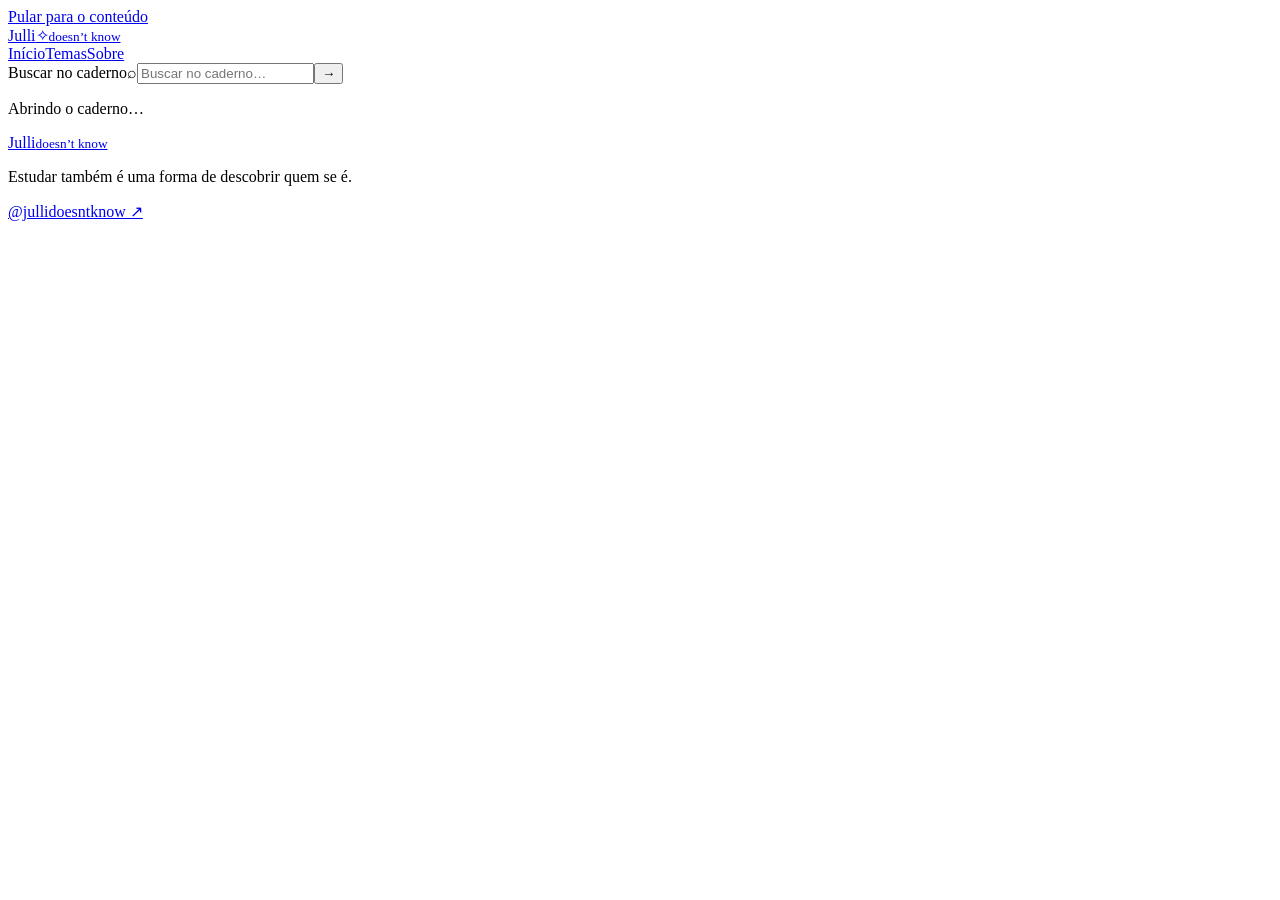
==== index.html @ 8660401c "Add files via upload" ====
<!doctype html>
<html lang="pt-BR">
<head>
  <meta charset="UTF-8"><meta name="viewport" content="width=device-width,initial-scale=1">
  <meta name="theme-color" content="#70263c">
  <meta name="description" content="O caderno de estudos do Julli doesn’t know. Neurociência, filosofia, história e tecnologia, uma descoberta de cada vez.">
  <title>Julli doesn’t know · Caderno de estudos</title>
  <link rel="icon" href="assets/favicon.svg" type="image/svg+xml">
  <link rel="stylesheet" href="assets/styles.css">
  <script type="module" src="assets/app.js"></script>
</head>
<body>
  <a class="skip" href="#main">Pular para o conteúdo</a>
  <header class="header"><div class="header-inner">
    <a href="#/" class="brand" aria-label="Julli doesn’t know — início"><span>Julli<span class="brand-star">✧</span></span><small>doesn’t know</small></a>
    <nav aria-label="Navegação principal"><a href="#/" data-nav="home">Início</a><a href="#/temas" data-nav="themes">Temas</a><a href="#/sobre" data-nav="about">Sobre</a></nav>
    <form class="search" role="search"><label class="sr-only" for="search">Buscar no caderno</label><span aria-hidden="true">⌕</span><input id="search" type="search" placeholder="Buscar no caderno…" maxlength="120"><button type="submit" aria-label="Buscar">→</button></form>
  </div></header>
  <main id="main" class="shell" tabindex="-1"><p class="loading" role="status">Abrindo o caderno…</p></main>
  <footer class="footer"><div class="shell footer-inner"><a href="#/" class="brand"><span>Julli</span><small>doesn’t know</small></a><p>Estudar também é uma forma de descobrir quem se é.</p><a href="https://www.instagram.com/jullidoesntknow/" target="_blank" rel="noopener noreferrer">@jullidoesntknow ↗</a></div></footer>
  <dialog id="image-dialog" aria-label="Imagem ampliada"><button class="close-image" aria-label="Fechar imagem">Fechar ×</button><img alt=""><p></p></dialog>
  <noscript><p>Ative o JavaScript para navegar pelo caderno. Os arquivos de estudo também estão disponíveis na pasta conteudos do repositório.</p></noscript>
</body>
</html>
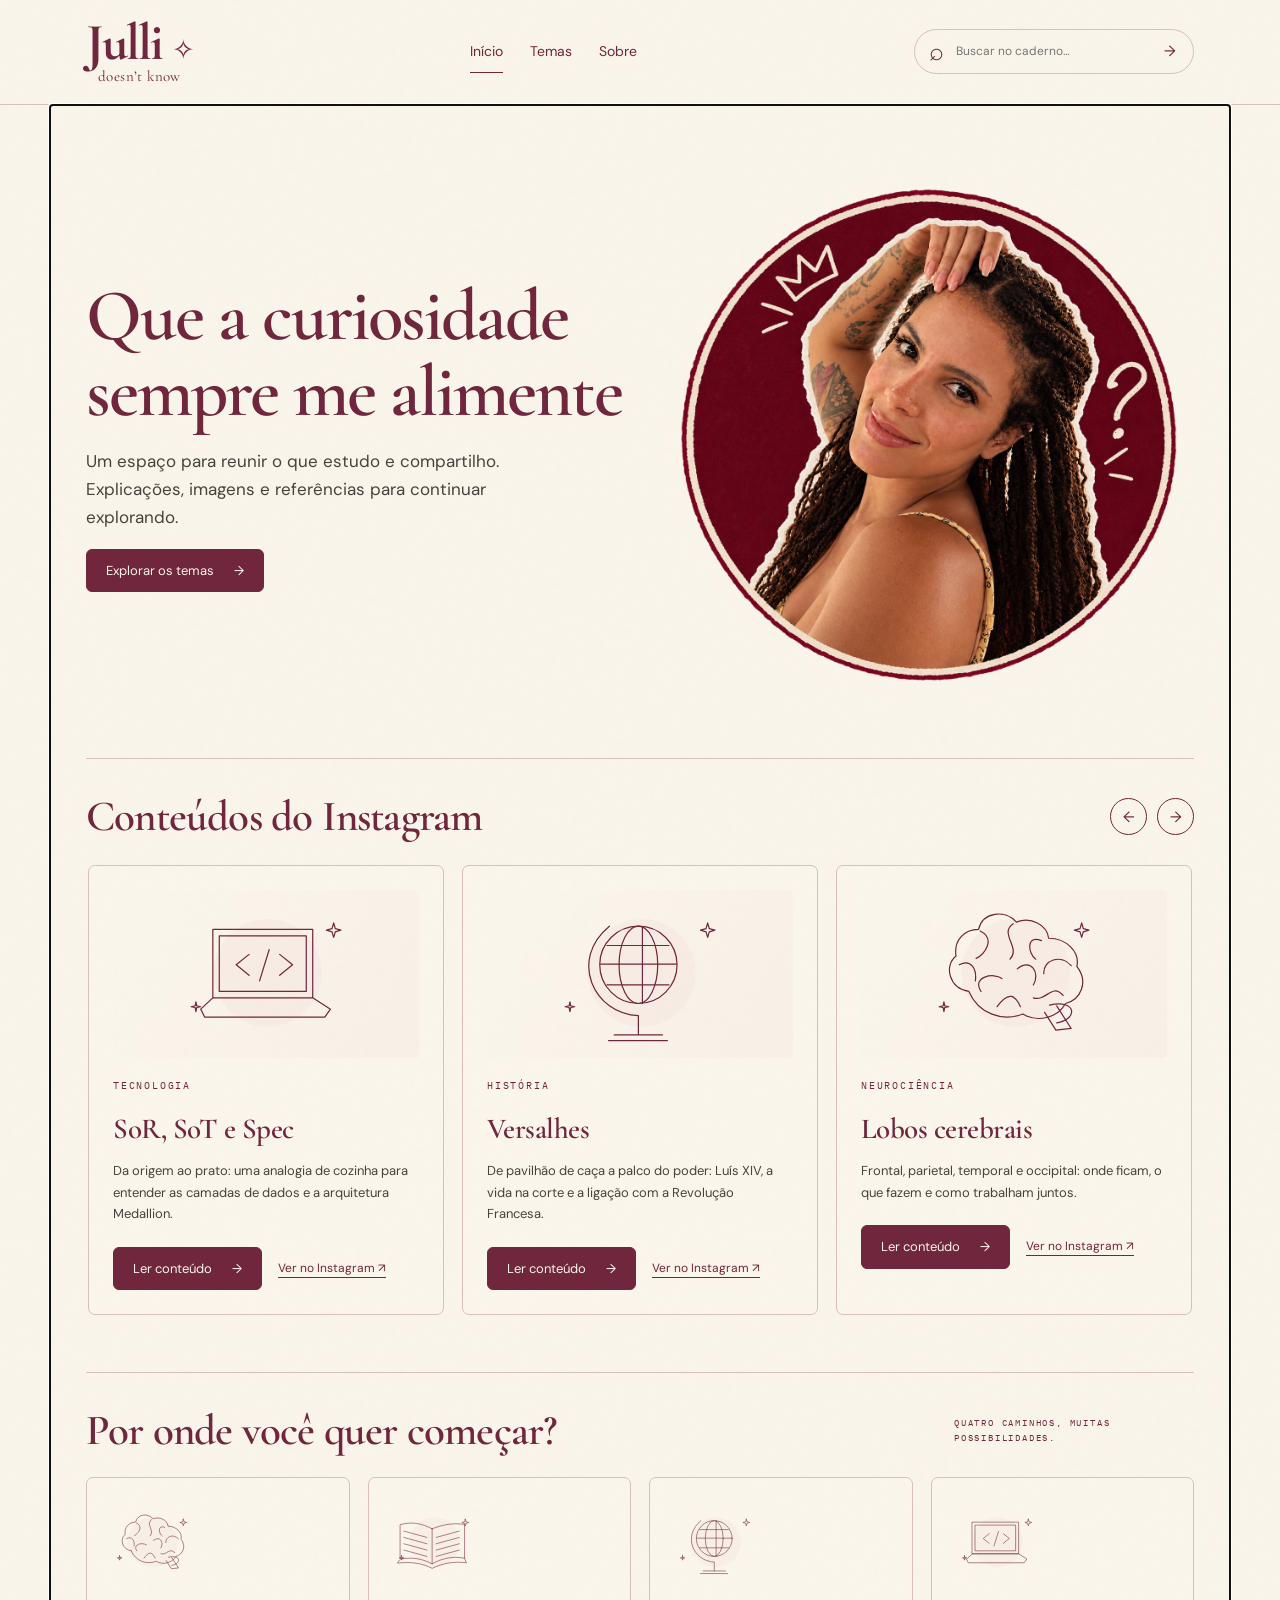
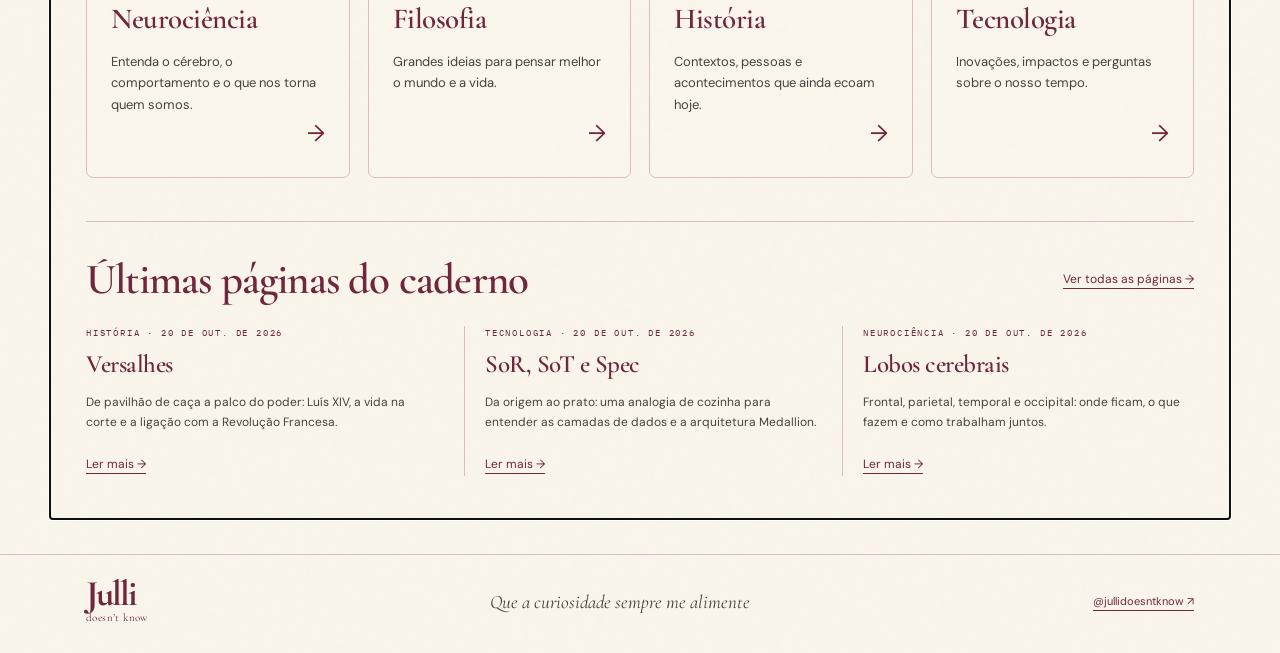
==== commit da785b31: "Initial" ====
--- a/index.html
+++ b/index.html
@@ -4,7 +4,7 @@
   <meta charset="UTF-8"><meta name="viewport" content="width=device-width,initial-scale=1">
   <meta name="theme-color" content="#70263c">
   <meta name="description" content="O caderno de estudos do Julli doesn’t know. Neurociência, filosofia, história e tecnologia, uma descoberta de cada vez.">
-  <title>Julli doesn’t know · Caderno de estudos</title>
+  <title>Julli doesn’t know</title>
   <link rel="icon" href="assets/favicon.svg" type="image/svg+xml">
   <link rel="stylesheet" href="assets/styles.css">
   <script type="module" src="assets/app.js"></script>
@@ -17,7 +17,7 @@
     <form class="search" role="search"><label class="sr-only" for="search">Buscar no caderno</label><span aria-hidden="true">⌕</span><input id="search" type="search" placeholder="Buscar no caderno…" maxlength="120"><button type="submit" aria-label="Buscar">→</button></form>
   </div></header>
   <main id="main" class="shell" tabindex="-1"><p class="loading" role="status">Abrindo o caderno…</p></main>
-  <footer class="footer"><div class="shell footer-inner"><a href="#/" class="brand"><span>Julli</span><small>doesn’t know</small></a><p>Estudar também é uma forma de descobrir quem se é.</p><a href="https://www.instagram.com/jullidoesntknow/" target="_blank" rel="noopener noreferrer">@jullidoesntknow ↗</a></div></footer>
+  <footer class="footer"><div class="shell footer-inner"><a href="#/" class="brand"><span>Julli</span><small>doesn’t know</small></a><p>Que a curiosidade sempre me alimente</p><a href="https://www.instagram.com/jullidoesntknow/" target="_blank" rel="noopener noreferrer">@jullidoesntknow ↗</a></div></footer>
   <dialog id="image-dialog" aria-label="Imagem ampliada"><button class="close-image" aria-label="Fechar imagem">Fechar ×</button><img alt=""><p></p></dialog>
   <noscript><p>Ative o JavaScript para navegar pelo caderno. Os arquivos de estudo também estão disponíveis na pasta conteudos do repositório.</p></noscript>
 </body>
--- a/assets/styles.css
+++ b/assets/styles.css
@@ -0,0 +1,7 @@
+@import url('https://fonts.googleapis.com/css2?family=Cormorant+Garamond:wght@400;500;600;700&family=DM+Sans:wght@400;500;600&family=IBM+Plex+Mono:wght@400&display=swap');
+:root{--paper:#faf5eb;--ink:#70263c;--text:#49413e;--muted:#81736f;--line:#d9beb9;--rose:#f0dfd9;--serif:'Cormorant Garamond',Georgia,serif;--sans:'DM Sans',Arial,sans-serif;--mono:'IBM Plex Mono',monospace}
+*{box-sizing:border-box}html{scroll-behavior:smooth;scroll-padding-top:30px}body{margin:0;background:var(--paper);color:var(--text);font-family:var(--sans);font-size:15px;line-height:1.65;background-image:url("data:image/svg+xml,%3Csvg viewBox='0 0 180 180' xmlns='http://www.w3.org/2000/svg'%3E%3Cfilter id='n'%3E%3CfeTurbulence type='fractalNoise' baseFrequency='.85' numOctaves='3' stitchTiles='stitch'/%3E%3C/filter%3E%3Crect width='100%25' height='100%25' opacity='.025' filter='url(%23n)'/%3E%3C/svg%3E")}
+a{color:var(--ink);text-underline-offset:5px}button,input{font:inherit}button,a,input{touch-action:manipulation}button{cursor:pointer}a:focus-visible,button:focus-visible,input:focus-visible,summary:focus-visible{outline:3px solid var(--ink);outline-offset:5px}h1,h2,h3{font-family:var(--serif);color:var(--ink);font-weight:600;line-height:1.05;margin:0 0 16px}h1{font-size:clamp(46px,5.7vw,78px);letter-spacing:-2px}h2{font-size:clamp(30px,3.5vw,43px);letter-spacing:-.8px}h3{font-size:29px;letter-spacing:-.5px}p{margin:0 0 18px}img{max-width:100%;height:auto;display:block}svg{max-width:100%}.shell{max-width:1180px;margin:auto;padding:0 36px}.header{border-bottom:1px solid var(--line)}.header-inner{max-width:1180px;margin:auto;padding:22px 36px;display:flex;align-items:center;gap:55px}.brand{text-decoration:none;color:var(--ink);display:inline-flex;flex-direction:column;line-height:.8;flex-shrink:0}.brand>span{font-family:var(--serif);font-size:52px;font-weight:700;letter-spacing:-2px}.brand small{font-family:var(--serif);font-size:15px;letter-spacing:.4px;margin-top:6px;text-align:center}.brand-star{font-size:27px;margin-left:10px;font-weight:400}.header nav{display:flex;gap:27px;margin:auto}.header nav a{text-decoration:none;font-size:14px;padding:9px 0}.header nav a.active{border-bottom:1px solid var(--ink)}.search{display:flex;gap:10px;align-items:center;border:1px solid var(--line);border-radius:30px;padding:6px 14px;width:280px}.search span{font-size:25px;color:var(--ink);line-height:1}.search input{min-width:0;width:100%;border:0;background:transparent;font-size:12px;color:var(--text);outline-offset:1px}.search button{background:none;border:0;color:var(--ink);padding:3px}.hero{display:grid;grid-template-columns:1.05fr 1fr;align-items:center;gap:20px;padding:65px 0 58px}.hero .intro{max-width:475px;font-size:17px}.eyebrow{font-family:var(--mono);font-size:10px;letter-spacing:1.8px;text-transform:uppercase;color:var(--ink);display:block;margin-bottom:19px}.hero-art img{mix-blend-mode:multiply;width:100%}.hero-art{position:relative}.handwritten{font-family:var(--serif);font-style:italic;font-size:21px;color:var(--ink);transform:rotate(-5deg);text-align:right;margin:16px 24px}.button{display:inline-flex;align-items:center;justify-content:center;gap:20px;border:1px solid var(--ink);border-radius:6px;padding:10px 19px;background:var(--ink);color:var(--paper);text-decoration:none;font-size:13px}.button.secondary{background:transparent;color:var(--ink)}.text-link{font-size:12px}.section{padding:35px 0 43px;border-top:1px solid var(--line)}.section-heading{display:flex;justify-content:space-between;gap:30px;align-items:center;margin-bottom:24px}.section-heading h2{margin:0}.section-heading .eyebrow{max-width:240px;font-size:9px;margin:0}.arrows{display:flex;gap:10px}.round{width:37px;height:37px;display:grid;place-items:center;border-radius:50%;border:1px solid var(--ink);background:transparent;color:var(--ink)}.carousel{display:flex;gap:18px;overflow-x:auto;scroll-snap-type:x mandatory;padding:2px 2px 14px;scrollbar-color:var(--line) transparent;scrollbar-width:thin}.carousel .card{flex:0 0 calc((100% - 36px)/3);scroll-snap-align:start}.card{border:1px solid var(--line);border-radius:7px;padding:24px;transition:border-color .2s,transform .2s;background:#fffaf51a}.card:hover{border-color:var(--ink)}.card-art{height:168px;display:flex;align-items:center;justify-content:center;margin-bottom:20px;overflow:hidden;background:linear-gradient(125deg,transparent,#f0dfd944);border-radius:4px}.card-art img{width:100%;height:100%;object-fit:contain}.card-art svg{height:145px;width:200px}.card p{font-size:13px;margin-bottom:22px}.card-links{display:flex;flex-wrap:wrap;align-items:center;gap:16px}.card h3 a{text-decoration:none}.grid{display:grid;gap:18px}.themes-grid{grid-template-columns:repeat(4,1fr)}.theme-card{display:flex;flex-direction:column;text-decoration:none;color:var(--text);min-height:240px}.theme-card svg{width:82px;height:82px;margin:0 0 20px}.theme-card h3{font-size:29px}.theme-card p{margin-bottom:auto}.theme-card .arrow{color:var(--ink);align-self:flex-end;font-size:23px}.latest-grid{grid-template-columns:repeat(3,1fr);gap:26px}.latest-item{border-left:1px solid var(--line);padding-left:20px}.latest-item:first-child{border-left:0;padding-left:0}.latest-item h3{font-size:25px}.latest-item h3 a{text-decoration:none}.latest-item p{font-size:12px}.latest-item .eyebrow{font-size:9px;margin-bottom:10px}.breadcrumb{display:flex;flex-wrap:wrap;gap:10px;font-size:11px;padding-top:25px;color:var(--muted)}.breadcrumb a{text-decoration:none}.page-hero{padding:52px 0 45px;display:grid;grid-template-columns:1.6fr .6fr;gap:45px;align-items:center}.page-hero p{font-family:var(--serif);font-size:27px;color:var(--ink);max-width:730px;line-height:1.3}.page-hero svg{width:220px;height:180px;justify-self:center}.two-grid{grid-template-columns:repeat(2,1fr)}.sub-card{display:flex;align-items:center;justify-content:space-between;gap:20px;text-decoration:none;color:var(--text)}.sub-card svg{width:95px;flex-shrink:0}.sub-card p{margin-bottom:14px}.count{font-size:11px;color:var(--muted)}.path-grid{grid-template-columns:repeat(3,1fr);gap:35px}.path-item{text-decoration:none;color:var(--text)}.path-item .number{background:var(--rose);width:39px;height:39px;border-radius:50%;display:grid;place-items:center;color:var(--ink);font-family:var(--serif);font-size:25px;margin-bottom:14px}.path-item h3{font-size:29px}.path-item p{font-size:13px}.pills{display:flex;gap:10px;flex-wrap:wrap;margin:24px 0}.pill{border:1px solid var(--line);color:var(--ink);background:transparent;border-radius:22px;padding:6px 18px;font-size:12px}.pill[aria-pressed=true]{background:var(--ink);color:var(--paper);border-color:var(--ink)}.article-row{display:grid;grid-template-columns:105px 1fr auto;gap:25px;align-items:center;padding:22px 0;border-bottom:1px solid var(--line)}.article-row svg{height:90px;width:100px}.article-row h3{font-size:29px;margin-bottom:8px}.article-row h3 a{text-decoration:none}.article-row p{font-size:13px;margin-bottom:5px}.article-row .eyebrow{font-size:9px;margin-bottom:9px}.note{border:1px solid var(--line);background:#f0dfd940;padding:22px 28px;border-radius:6px;margin-bottom:36px}.note h3{font-size:24px}.note p{margin:0;font-size:14px}.article-top{padding:44px 0 30px}.article-top h1{font-size:65px}.article-top .eyebrow{display:inline-block;background:var(--rose);padding:4px 10px;margin-bottom:20px}.article-layout{display:grid;grid-template-columns:200px minmax(0,1fr);gap:50px;margin-bottom:60px}.toc{align-self:start;position:sticky;top:25px;padding:20px 25px 20px 0;border-right:1px solid var(--line);font-size:12px}.toc summary{font-family:var(--serif);font-size:24px;color:var(--ink);margin-bottom:15px;cursor:pointer}.toc a{display:block;text-decoration:none;padding:7px 8px}.toc a:hover{background:var(--rose)}.prose{font-size:16px;line-height:1.8;min-width:0}.prose h2{font-size:36px;border-top:1px solid var(--line);padding-top:28px;margin-top:32px;scroll-margin-top:25px}.prose h3{font-size:29px;margin-top:25px}.prose p{margin-bottom:20px}.prose ul,.prose ol{padding-left:24px}.prose li{margin:8px 0}.prose blockquote{margin:28px 0;border-left:3px solid var(--ink);padding:20px 26px;background:var(--rose);border-radius:0 5px 5px 0;font-size:15px}.prose blockquote p:last-child{margin:0}.prose figure{margin:30px 0;background:#f0dfd935;padding:15px;border-radius:6px}.prose figure img{margin:auto;max-height:460px;cursor:zoom-in}.prose figcaption{text-align:center;color:var(--muted);font-size:11px;margin-top:12px}.prose pre{overflow:auto;background:var(--rose);padding:20px;border-radius:5px;font-size:12px}.prose code{font-family:var(--mono);font-size:.88em;background:#f0dfd970;padding:2px 4px}.prose pre code{padding:0;background:none}.table-wrap{overflow:auto}.prose table{border-collapse:collapse;width:100%;font-size:14px}.prose td,.prose th{border:1px solid var(--line);padding:10px;text-align:left}.prose th{background:var(--rose)}.related{margin-top:35px}.related .card h3{font-size:26px}.next-link{display:block;text-align:right;padding:25px 0;border-top:1px solid var(--line);margin-top:30px;font-size:13px}.empty{padding:40px;border:1px dashed var(--line);border-radius:7px;text-align:center}.empty h2{font-size:31px}.empty p{max-width:550px;margin:0 auto 20px}.about{max-width:740px;padding:70px 0}.about p{font-size:17px}.footer{border-top:1px solid var(--line);margin-top:35px}.footer-inner{display:flex;align-items:center;justify-content:space-between;gap:25px;padding-top:25px;padding-bottom:30px}.footer .brand>span{font-size:36px}.footer .brand small{font-size:11px}.footer p{font-family:var(--serif);font-style:italic;font-size:19px;margin:0}.footer a:last-child{font-size:11px}.loading{padding:80px;text-align:center}.sr-only{position:absolute;width:1px;height:1px;overflow:hidden;clip:rect(0,0,0,0)}.skip{position:absolute;top:-60px;left:15px;z-index:10;background:var(--paper);padding:10px}.skip:focus{top:10px}dialog{max-width:95vw;width:950px;border:1px solid var(--line);border-radius:8px;background:var(--paper);padding:20px;color:var(--ink)}dialog::backdrop{background:#29191bd9}dialog img{max-height:75vh;margin:auto;object-fit:contain}dialog p{text-align:center;margin:15px 0 0;font-size:13px}.close-image{display:block;margin:0 0 18px auto;background:var(--ink);border:0;color:var(--paper);padding:8px 15px;border-radius:4px}.share-note{font-size:11px;color:var(--muted);margin-top:14px}.theme-card:hover,.path-item:hover{transform:translateY(-2px)}
+@media(max-width:900px){.header-inner{gap:24px}.search{width:220px}.shell{padding:0 24px}.themes-grid{grid-template-columns:repeat(2,1fr)}.hero{gap:0}.hero h1{font-size:58px}.carousel .card{flex-basis:calc((100% - 18px)/2)}.article-layout{grid-template-columns:155px minmax(0,1fr);gap:25px}.footer p{max-width:260px}.sub-card svg{width:70px}}
+@media(max-width:600px){.header-inner{padding:18px 20px;gap:15px;flex-wrap:wrap}.brand>span{font-size:43px}.header nav{margin-left:auto;margin-right:0;gap:20px}.search{width:100%;padding:8px 15px}.shell{padding:0 20px}.hero{grid-template-columns:1fr;padding:40px 0 30px}.hero h1{font-size:55px;max-width:370px}.hero .intro{font-size:15px}.hero-art{max-width:350px;margin:20px auto 0}.hero-art img{max-height:260px;object-fit:contain}.hero .handwritten{font-size:18px;margin-top:8px}.section{padding:28px 0 33px}.section-heading{align-items:flex-start;gap:15px}.section-heading .eyebrow{display:none}.carousel .card{flex-basis:88%;padding:20px}.card-art{height:165px}.themes-grid{gap:12px}.theme-card{padding:17px;min-height:215px}.theme-card h3{font-size:27px}.theme-card p{font-size:12px}.latest-grid,.two-grid{grid-template-columns:1fr}.latest-item{padding:20px 0 0;border-left:0;border-top:1px solid var(--line)}.latest-item:first-child{border-top:0}.page-hero{padding:35px 0;gap:14px;grid-template-columns:1fr}.page-hero h1{font-size:50px}.page-hero p{font-size:23px}.page-hero svg{display:none}.path-grid{gap:12px}.path-item h3{font-size:25px}.path-item p{font-size:11px}.article-row{grid-template-columns:70px 1fr;gap:15px}.article-row svg{width:70px;height:70px}.article-row>.text-link{grid-column:2}.article-row h3{font-size:26px}.article-top{padding-top:30px}.article-top h1{font-size:49px}.article-layout{grid-template-columns:1fr;gap:20px}.toc{position:static;border:1px solid var(--line);border-radius:6px;padding:15px 20px}.toc summary{margin:0}.toc[open] summary{margin-bottom:10px}.prose{font-size:15px}.prose h2{font-size:33px}.footer-inner{flex-wrap:wrap}.footer p{order:3;max-width:none;width:100%;font-size:17px}.breadcrumb{font-size:10px}.note{padding:20px}.card-links .button{font-size:12px;padding:8px 12px}}
+@media(prefers-reduced-motion:reduce){html{scroll-behavior:auto}*{transition:none!important;transform:none!important}}
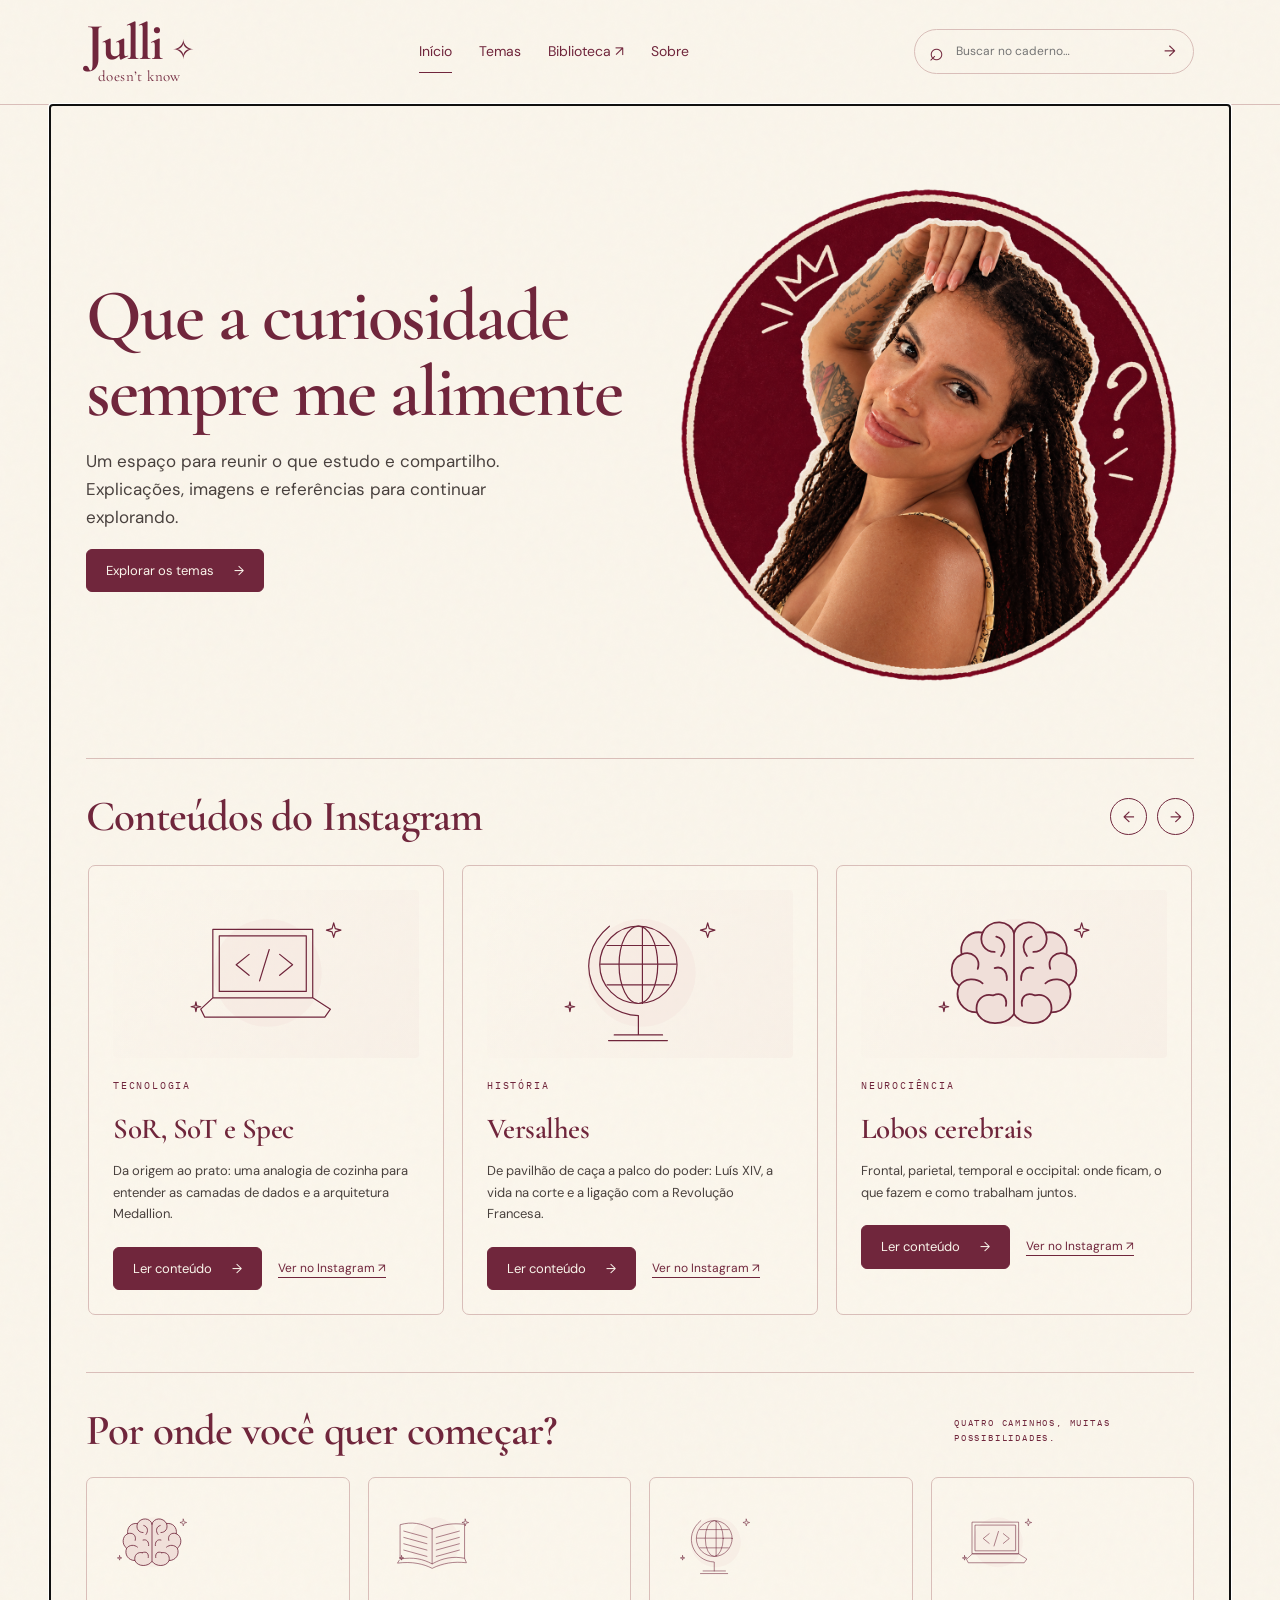
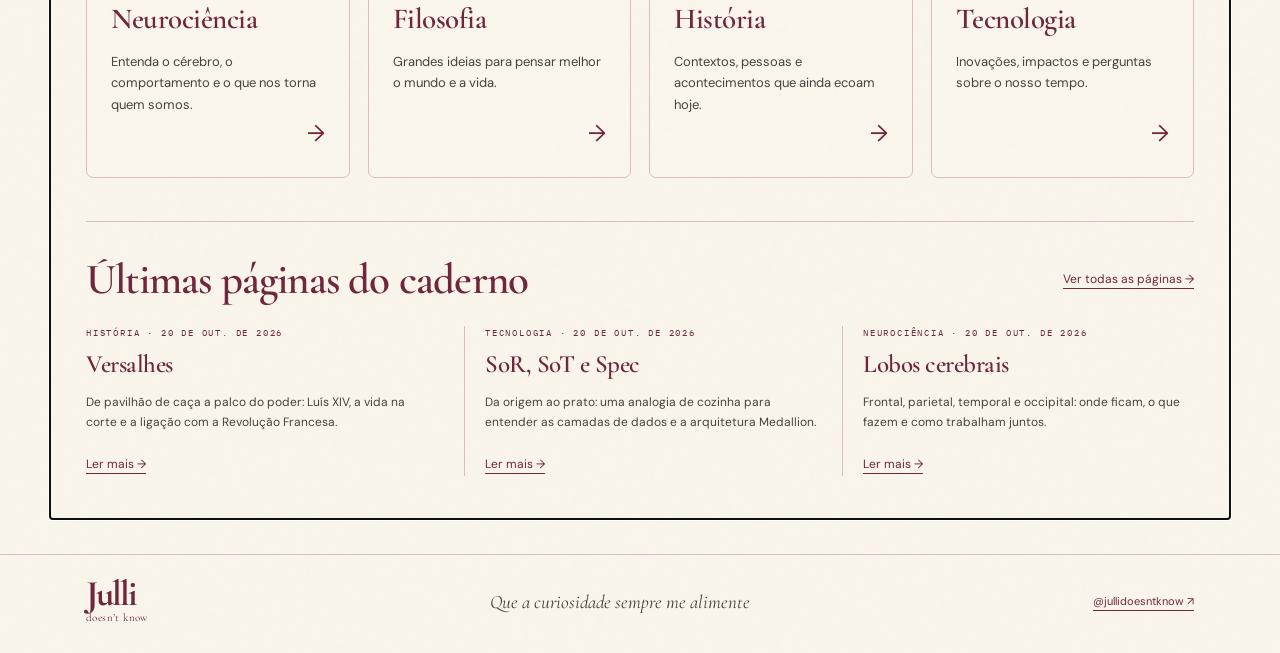
==== commit 33dcd766: "feat: add library navigation and illustrated home teaser" ====
--- a/index.html
+++ b/index.html
@@ -1,24 +1,71 @@
 <!doctype html>
 <html lang="pt-BR">
-<head>
-  <meta charset="UTF-8"><meta name="viewport" content="width=device-width,initial-scale=1">
-  <meta name="theme-color" content="#70263c">
-  <meta name="description" content="O caderno de estudos do Julli doesn’t know. Neurociência, filosofia, história e tecnologia, uma descoberta de cada vez.">
-  <title>Julli doesn’t know</title>
-  <link rel="icon" href="assets/favicon.svg" type="image/svg+xml">
-  <link rel="stylesheet" href="assets/styles.css">
-  <script type="module" src="assets/app.js"></script>
-</head>
-<body>
-  <a class="skip" href="#main">Pular para o conteúdo</a>
-  <header class="header"><div class="header-inner">
-    <a href="#/" class="brand" aria-label="Julli doesn’t know — início"><span>Julli<span class="brand-star">✧</span></span><small>doesn’t know</small></a>
-    <nav aria-label="Navegação principal"><a href="#/" data-nav="home">Início</a><a href="#/temas" data-nav="themes">Temas</a><a href="#/sobre" data-nav="about">Sobre</a></nav>
-    <form class="search" role="search"><label class="sr-only" for="search">Buscar no caderno</label><span aria-hidden="true">⌕</span><input id="search" type="search" placeholder="Buscar no caderno…" maxlength="120"><button type="submit" aria-label="Buscar">→</button></form>
-  </div></header>
-  <main id="main" class="shell" tabindex="-1"><p class="loading" role="status">Abrindo o caderno…</p></main>
-  <footer class="footer"><div class="shell footer-inner"><a href="#/" class="brand"><span>Julli</span><small>doesn’t know</small></a><p>Que a curiosidade sempre me alimente</p><a href="https://www.instagram.com/jullidoesntknow/" target="_blank" rel="noopener noreferrer">@jullidoesntknow ↗</a></div></footer>
-  <dialog id="image-dialog" aria-label="Imagem ampliada"><button class="close-image" aria-label="Fechar imagem">Fechar ×</button><img alt=""><p></p></dialog>
-  <noscript><p>Ative o JavaScript para navegar pelo caderno. Os arquivos de estudo também estão disponíveis na pasta conteudos do repositório.</p></noscript>
-</body>
+  <head>
+    <meta charset="UTF-8" />
+    <meta name="viewport" content="width=device-width,initial-scale=1" />
+    <meta name="theme-color" content="#70263c" />
+    <meta
+      name="description"
+      content="O caderno de estudos do Julli doesn’t know. Neurociência, filosofia, história e tecnologia, uma descoberta de cada vez."
+    />
+    <title>Julli doesn’t know</title>
+    <link rel="icon" href="assets/favicon.svg" type="image/svg+xml" />
+    <link rel="stylesheet" href="assets/styles.css" />
+    <script type="module" src="assets/app.js"></script>
+  </head>
+  <body>
+    <a class="skip" href="#main">Pular para o conteúdo</a>
+    <header class="header">
+      <div class="header-inner">
+        <a href="#/" class="brand" aria-label="Julli doesn’t know — início"
+          ><span>Julli<span class="brand-star">✧</span></span
+          ><small>doesn’t know</small></a
+        >
+        <nav aria-label="Navegação principal">
+          <a href="#/" data-nav="home">Início</a
+          ><a href="#/temas" data-nav="themes">Temas</a
+          ><a href="https://julliananunes.github.io/julli-library/" target="_blank" rel="noopener noreferrer" aria-label="Biblioteca — abre em nova aba">Biblioteca ↗</a
+          ><a href="#/sobre" data-nav="about">Sobre</a>
+        </nav>
+        <form class="search" role="search">
+          <label class="sr-only" for="search">Buscar no caderno</label
+          ><span aria-hidden="true">⌕</span
+          ><input
+            id="search"
+            type="search"
+            placeholder="Buscar no caderno…"
+            maxlength="120"
+          /><button type="submit" aria-label="Buscar">→</button>
+        </form>
+      </div>
+    </header>
+    <main id="main" class="shell" tabindex="-1">
+      <p class="loading" role="status">Abrindo o caderno…</p>
+    </main>
+    <footer class="footer">
+      <div class="shell footer-inner">
+        <a href="#/" class="brand"
+          ><span>Julli</span><small>doesn’t know</small></a
+        >
+        <p>Que a curiosidade sempre me alimente</p>
+        <a
+          href="https://www.instagram.com/jullidoesntknow/"
+          target="_blank"
+          rel="noopener noreferrer"
+          >@jullidoesntknow ↗</a
+        >
+      </div>
+    </footer>
+    <dialog id="image-dialog" aria-label="Imagem ampliada">
+      <button class="close-image" aria-label="Fechar imagem">Fechar ×</button
+      ><img alt="" />
+      <p></p>
+    </dialog>
+    <noscript
+      ><p>
+        Ative o JavaScript para navegar pelo caderno. Os arquivos de estudo
+        também estão disponíveis na pasta conteudos do repositório.
+      </p></noscript
+    >
+  </body>
 </html>
--- a/assets/styles.css
+++ b/assets/styles.css
@@ -1,7 +1,1175 @@
 @import url('https://fonts.googleapis.com/css2?family=Cormorant+Garamond:wght@400;500;600;700&family=DM+Sans:wght@400;500;600&family=IBM+Plex+Mono:wght@400&display=swap');
-:root{--paper:#faf5eb;--ink:#70263c;--text:#49413e;--muted:#81736f;--line:#d9beb9;--rose:#f0dfd9;--serif:'Cormorant Garamond',Georgia,serif;--sans:'DM Sans',Arial,sans-serif;--mono:'IBM Plex Mono',monospace}
-*{box-sizing:border-box}html{scroll-behavior:smooth;scroll-padding-top:30px}body{margin:0;background:var(--paper);color:var(--text);font-family:var(--sans);font-size:15px;line-height:1.65;background-image:url("data:image/svg+xml,%3Csvg viewBox='0 0 180 180' xmlns='http://www.w3.org/2000/svg'%3E%3Cfilter id='n'%3E%3CfeTurbulence type='fractalNoise' baseFrequency='.85' numOctaves='3' stitchTiles='stitch'/%3E%3C/filter%3E%3Crect width='100%25' height='100%25' opacity='.025' filter='url(%23n)'/%3E%3C/svg%3E")}
-a{color:var(--ink);text-underline-offset:5px}button,input{font:inherit}button,a,input{touch-action:manipulation}button{cursor:pointer}a:focus-visible,button:focus-visible,input:focus-visible,summary:focus-visible{outline:3px solid var(--ink);outline-offset:5px}h1,h2,h3{font-family:var(--serif);color:var(--ink);font-weight:600;line-height:1.05;margin:0 0 16px}h1{font-size:clamp(46px,5.7vw,78px);letter-spacing:-2px}h2{font-size:clamp(30px,3.5vw,43px);letter-spacing:-.8px}h3{font-size:29px;letter-spacing:-.5px}p{margin:0 0 18px}img{max-width:100%;height:auto;display:block}svg{max-width:100%}.shell{max-width:1180px;margin:auto;padding:0 36px}.header{border-bottom:1px solid var(--line)}.header-inner{max-width:1180px;margin:auto;padding:22px 36px;display:flex;align-items:center;gap:55px}.brand{text-decoration:none;color:var(--ink);display:inline-flex;flex-direction:column;line-height:.8;flex-shrink:0}.brand>span{font-family:var(--serif);font-size:52px;font-weight:700;letter-spacing:-2px}.brand small{font-family:var(--serif);font-size:15px;letter-spacing:.4px;margin-top:6px;text-align:center}.brand-star{font-size:27px;margin-left:10px;font-weight:400}.header nav{display:flex;gap:27px;margin:auto}.header nav a{text-decoration:none;font-size:14px;padding:9px 0}.header nav a.active{border-bottom:1px solid var(--ink)}.search{display:flex;gap:10px;align-items:center;border:1px solid var(--line);border-radius:30px;padding:6px 14px;width:280px}.search span{font-size:25px;color:var(--ink);line-height:1}.search input{min-width:0;width:100%;border:0;background:transparent;font-size:12px;color:var(--text);outline-offset:1px}.search button{background:none;border:0;color:var(--ink);padding:3px}.hero{display:grid;grid-template-columns:1.05fr 1fr;align-items:center;gap:20px;padding:65px 0 58px}.hero .intro{max-width:475px;font-size:17px}.eyebrow{font-family:var(--mono);font-size:10px;letter-spacing:1.8px;text-transform:uppercase;color:var(--ink);display:block;margin-bottom:19px}.hero-art img{mix-blend-mode:multiply;width:100%}.hero-art{position:relative}.handwritten{font-family:var(--serif);font-style:italic;font-size:21px;color:var(--ink);transform:rotate(-5deg);text-align:right;margin:16px 24px}.button{display:inline-flex;align-items:center;justify-content:center;gap:20px;border:1px solid var(--ink);border-radius:6px;padding:10px 19px;background:var(--ink);color:var(--paper);text-decoration:none;font-size:13px}.button.secondary{background:transparent;color:var(--ink)}.text-link{font-size:12px}.section{padding:35px 0 43px;border-top:1px solid var(--line)}.section-heading{display:flex;justify-content:space-between;gap:30px;align-items:center;margin-bottom:24px}.section-heading h2{margin:0}.section-heading .eyebrow{max-width:240px;font-size:9px;margin:0}.arrows{display:flex;gap:10px}.round{width:37px;height:37px;display:grid;place-items:center;border-radius:50%;border:1px solid var(--ink);background:transparent;color:var(--ink)}.carousel{display:flex;gap:18px;overflow-x:auto;scroll-snap-type:x mandatory;padding:2px 2px 14px;scrollbar-color:var(--line) transparent;scrollbar-width:thin}.carousel .card{flex:0 0 calc((100% - 36px)/3);scroll-snap-align:start}.card{border:1px solid var(--line);border-radius:7px;padding:24px;transition:border-color .2s,transform .2s;background:#fffaf51a}.card:hover{border-color:var(--ink)}.card-art{height:168px;display:flex;align-items:center;justify-content:center;margin-bottom:20px;overflow:hidden;background:linear-gradient(125deg,transparent,#f0dfd944);border-radius:4px}.card-art img{width:100%;height:100%;object-fit:contain}.card-art svg{height:145px;width:200px}.card p{font-size:13px;margin-bottom:22px}.card-links{display:flex;flex-wrap:wrap;align-items:center;gap:16px}.card h3 a{text-decoration:none}.grid{display:grid;gap:18px}.themes-grid{grid-template-columns:repeat(4,1fr)}.theme-card{display:flex;flex-direction:column;text-decoration:none;color:var(--text);min-height:240px}.theme-card svg{width:82px;height:82px;margin:0 0 20px}.theme-card h3{font-size:29px}.theme-card p{margin-bottom:auto}.theme-card .arrow{color:var(--ink);align-self:flex-end;font-size:23px}.latest-grid{grid-template-columns:repeat(3,1fr);gap:26px}.latest-item{border-left:1px solid var(--line);padding-left:20px}.latest-item:first-child{border-left:0;padding-left:0}.latest-item h3{font-size:25px}.latest-item h3 a{text-decoration:none}.latest-item p{font-size:12px}.latest-item .eyebrow{font-size:9px;margin-bottom:10px}.breadcrumb{display:flex;flex-wrap:wrap;gap:10px;font-size:11px;padding-top:25px;color:var(--muted)}.breadcrumb a{text-decoration:none}.page-hero{padding:52px 0 45px;display:grid;grid-template-columns:1.6fr .6fr;gap:45px;align-items:center}.page-hero p{font-family:var(--serif);font-size:27px;color:var(--ink);max-width:730px;line-height:1.3}.page-hero svg{width:220px;height:180px;justify-self:center}.two-grid{grid-template-columns:repeat(2,1fr)}.sub-card{display:flex;align-items:center;justify-content:space-between;gap:20px;text-decoration:none;color:var(--text)}.sub-card svg{width:95px;flex-shrink:0}.sub-card p{margin-bottom:14px}.count{font-size:11px;color:var(--muted)}.path-grid{grid-template-columns:repeat(3,1fr);gap:35px}.path-item{text-decoration:none;color:var(--text)}.path-item .number{background:var(--rose);width:39px;height:39px;border-radius:50%;display:grid;place-items:center;color:var(--ink);font-family:var(--serif);font-size:25px;margin-bottom:14px}.path-item h3{font-size:29px}.path-item p{font-size:13px}.pills{display:flex;gap:10px;flex-wrap:wrap;margin:24px 0}.pill{border:1px solid var(--line);color:var(--ink);background:transparent;border-radius:22px;padding:6px 18px;font-size:12px}.pill[aria-pressed=true]{background:var(--ink);color:var(--paper);border-color:var(--ink)}.article-row{display:grid;grid-template-columns:105px 1fr auto;gap:25px;align-items:center;padding:22px 0;border-bottom:1px solid var(--line)}.article-row svg{height:90px;width:100px}.article-row h3{font-size:29px;margin-bottom:8px}.article-row h3 a{text-decoration:none}.article-row p{font-size:13px;margin-bottom:5px}.article-row .eyebrow{font-size:9px;margin-bottom:9px}.note{border:1px solid var(--line);background:#f0dfd940;padding:22px 28px;border-radius:6px;margin-bottom:36px}.note h3{font-size:24px}.note p{margin:0;font-size:14px}.article-top{padding:44px 0 30px}.article-top h1{font-size:65px}.article-top .eyebrow{display:inline-block;background:var(--rose);padding:4px 10px;margin-bottom:20px}.article-layout{display:grid;grid-template-columns:200px minmax(0,1fr);gap:50px;margin-bottom:60px}.toc{align-self:start;position:sticky;top:25px;padding:20px 25px 20px 0;border-right:1px solid var(--line);font-size:12px}.toc summary{font-family:var(--serif);font-size:24px;color:var(--ink);margin-bottom:15px;cursor:pointer}.toc a{display:block;text-decoration:none;padding:7px 8px}.toc a:hover{background:var(--rose)}.prose{font-size:16px;line-height:1.8;min-width:0}.prose h2{font-size:36px;border-top:1px solid var(--line);padding-top:28px;margin-top:32px;scroll-margin-top:25px}.prose h3{font-size:29px;margin-top:25px}.prose p{margin-bottom:20px}.prose ul,.prose ol{padding-left:24px}.prose li{margin:8px 0}.prose blockquote{margin:28px 0;border-left:3px solid var(--ink);padding:20px 26px;background:var(--rose);border-radius:0 5px 5px 0;font-size:15px}.prose blockquote p:last-child{margin:0}.prose figure{margin:30px 0;background:#f0dfd935;padding:15px;border-radius:6px}.prose figure img{margin:auto;max-height:460px;cursor:zoom-in}.prose figcaption{text-align:center;color:var(--muted);font-size:11px;margin-top:12px}.prose pre{overflow:auto;background:var(--rose);padding:20px;border-radius:5px;font-size:12px}.prose code{font-family:var(--mono);font-size:.88em;background:#f0dfd970;padding:2px 4px}.prose pre code{padding:0;background:none}.table-wrap{overflow:auto}.prose table{border-collapse:collapse;width:100%;font-size:14px}.prose td,.prose th{border:1px solid var(--line);padding:10px;text-align:left}.prose th{background:var(--rose)}.related{margin-top:35px}.related .card h3{font-size:26px}.next-link{display:block;text-align:right;padding:25px 0;border-top:1px solid var(--line);margin-top:30px;font-size:13px}.empty{padding:40px;border:1px dashed var(--line);border-radius:7px;text-align:center}.empty h2{font-size:31px}.empty p{max-width:550px;margin:0 auto 20px}.about{max-width:740px;padding:70px 0}.about p{font-size:17px}.footer{border-top:1px solid var(--line);margin-top:35px}.footer-inner{display:flex;align-items:center;justify-content:space-between;gap:25px;padding-top:25px;padding-bottom:30px}.footer .brand>span{font-size:36px}.footer .brand small{font-size:11px}.footer p{font-family:var(--serif);font-style:italic;font-size:19px;margin:0}.footer a:last-child{font-size:11px}.loading{padding:80px;text-align:center}.sr-only{position:absolute;width:1px;height:1px;overflow:hidden;clip:rect(0,0,0,0)}.skip{position:absolute;top:-60px;left:15px;z-index:10;background:var(--paper);padding:10px}.skip:focus{top:10px}dialog{max-width:95vw;width:950px;border:1px solid var(--line);border-radius:8px;background:var(--paper);padding:20px;color:var(--ink)}dialog::backdrop{background:#29191bd9}dialog img{max-height:75vh;margin:auto;object-fit:contain}dialog p{text-align:center;margin:15px 0 0;font-size:13px}.close-image{display:block;margin:0 0 18px auto;background:var(--ink);border:0;color:var(--paper);padding:8px 15px;border-radius:4px}.share-note{font-size:11px;color:var(--muted);margin-top:14px}.theme-card:hover,.path-item:hover{transform:translateY(-2px)}
-@media(max-width:900px){.header-inner{gap:24px}.search{width:220px}.shell{padding:0 24px}.themes-grid{grid-template-columns:repeat(2,1fr)}.hero{gap:0}.hero h1{font-size:58px}.carousel .card{flex-basis:calc((100% - 18px)/2)}.article-layout{grid-template-columns:155px minmax(0,1fr);gap:25px}.footer p{max-width:260px}.sub-card svg{width:70px}}
-@media(max-width:600px){.header-inner{padding:18px 20px;gap:15px;flex-wrap:wrap}.brand>span{font-size:43px}.header nav{margin-left:auto;margin-right:0;gap:20px}.search{width:100%;padding:8px 15px}.shell{padding:0 20px}.hero{grid-template-columns:1fr;padding:40px 0 30px}.hero h1{font-size:55px;max-width:370px}.hero .intro{font-size:15px}.hero-art{max-width:350px;margin:20px auto 0}.hero-art img{max-height:260px;object-fit:contain}.hero .handwritten{font-size:18px;margin-top:8px}.section{padding:28px 0 33px}.section-heading{align-items:flex-start;gap:15px}.section-heading .eyebrow{display:none}.carousel .card{flex-basis:88%;padding:20px}.card-art{height:165px}.themes-grid{gap:12px}.theme-card{padding:17px;min-height:215px}.theme-card h3{font-size:27px}.theme-card p{font-size:12px}.latest-grid,.two-grid{grid-template-columns:1fr}.latest-item{padding:20px 0 0;border-left:0;border-top:1px solid var(--line)}.latest-item:first-child{border-top:0}.page-hero{padding:35px 0;gap:14px;grid-template-columns:1fr}.page-hero h1{font-size:50px}.page-hero p{font-size:23px}.page-hero svg{display:none}.path-grid{gap:12px}.path-item h3{font-size:25px}.path-item p{font-size:11px}.article-row{grid-template-columns:70px 1fr;gap:15px}.article-row svg{width:70px;height:70px}.article-row>.text-link{grid-column:2}.article-row h3{font-size:26px}.article-top{padding-top:30px}.article-top h1{font-size:49px}.article-layout{grid-template-columns:1fr;gap:20px}.toc{position:static;border:1px solid var(--line);border-radius:6px;padding:15px 20px}.toc summary{margin:0}.toc[open] summary{margin-bottom:10px}.prose{font-size:15px}.prose h2{font-size:33px}.footer-inner{flex-wrap:wrap}.footer p{order:3;max-width:none;width:100%;font-size:17px}.breadcrumb{font-size:10px}.note{padding:20px}.card-links .button{font-size:12px;padding:8px 12px}}
-@media(prefers-reduced-motion:reduce){html{scroll-behavior:auto}*{transition:none!important;transform:none!important}}
+
+:root {
+    --paper: #faf5eb;
+    --ink: #70263c;
+    --text: #49413e;
+    --muted: #81736f;
+    --line: #d9beb9;
+    --rose: #f0dfd9;
+    --serif: 'Cormorant Garamond', Georgia, serif;
+    --sans: 'DM Sans', Arial, sans-serif;
+    --mono: 'IBM Plex Mono', monospace
+}
+
+* {
+    box-sizing: border-box
+}
+
+html {
+    scroll-behavior: smooth;
+    scroll-padding-top: 30px
+}
+
+body {
+    margin: 0;
+    background: var(--paper);
+    color: var(--text);
+    font-family: var(--sans);
+    font-size: 15px;
+    line-height: 1.65;
+    background-image: url("data:image/svg+xml,%3Csvg viewBox='0 0 180 180' xmlns='http://www.w3.org/2000/svg'%3E%3Cfilter id='n'%3E%3CfeTurbulence type='fractalNoise' baseFrequency='.85' numOctaves='3' stitchTiles='stitch'/%3E%3C/filter%3E%3Crect width='100%25' height='100%25' opacity='.025' filter='url(%23n)'/%3E%3C/svg%3E")
+}
+
+a {
+    color: var(--ink);
+    text-underline-offset: 5px
+}
+
+button,
+input {
+    font: inherit
+}
+
+button,
+a,
+input {
+    touch-action: manipulation
+}
+
+button {
+    cursor: pointer
+}
+
+a:focus-visible,
+button:focus-visible,
+input:focus-visible,
+summary:focus-visible {
+    outline: 3px solid var(--ink);
+    outline-offset: 5px
+}
+
+h1,
+h2,
+h3 {
+    font-family: var(--serif);
+    color: var(--ink);
+    font-weight: 600;
+    line-height: 1.05;
+    margin: 0 0 16px
+}
+
+h1 {
+    font-size: clamp(46px, 5.7vw, 78px);
+    letter-spacing: -2px
+}
+
+h2 {
+    font-size: clamp(30px, 3.5vw, 43px);
+    letter-spacing: -.8px
+}
+
+h3 {
+    font-size: 29px;
+    letter-spacing: -.5px
+}
+
+p {
+    margin: 0 0 18px
+}
+
+img {
+    max-width: 100%;
+    height: auto;
+    display: block
+}
+
+svg {
+    max-width: 100%
+}
+
+.shell {
+    max-width: 1180px;
+    margin: auto;
+    padding: 0 36px
+}
+
+.header {
+    border-bottom: 1px solid var(--line)
+}
+
+.header-inner {
+    max-width: 1180px;
+    margin: auto;
+    padding: 22px 36px;
+    display: flex;
+    align-items: center;
+    gap: 55px
+}
+
+.brand {
+    text-decoration: none;
+    color: var(--ink);
+    display: inline-flex;
+    flex-direction: column;
+    line-height: .8;
+    flex-shrink: 0
+}
+
+.brand>span {
+    font-family: var(--serif);
+    font-size: 52px;
+    font-weight: 700;
+    letter-spacing: -2px
+}
+
+.brand small {
+    font-family: var(--serif);
+    font-size: 15px;
+    letter-spacing: .4px;
+    margin-top: 6px;
+    text-align: center
+}
+
+.brand-star {
+    font-size: 27px;
+    margin-left: 10px;
+    font-weight: 400
+}
+
+.header nav {
+    display: flex;
+    gap: 27px;
+    margin: auto
+}
+
+.header nav a {
+    text-decoration: none;
+    font-size: 14px;
+    padding: 9px 0
+}
+
+.header nav a.active {
+    border-bottom: 1px solid var(--ink)
+}
+
+.search {
+    display: flex;
+    gap: 10px;
+    align-items: center;
+    border: 1px solid var(--line);
+    border-radius: 30px;
+    padding: 6px 14px;
+    width: 280px
+}
+
+.search span {
+    font-size: 25px;
+    color: var(--ink);
+    line-height: 1
+}
+
+.search input {
+    min-width: 0;
+    width: 100%;
+    border: 0;
+    background: transparent;
+    font-size: 12px;
+    color: var(--text);
+    outline-offset: 1px
+}
+
+.search button {
+    background: none;
+    border: 0;
+    color: var(--ink);
+    padding: 3px
+}
+
+.hero {
+    display: grid;
+    grid-template-columns: 1.05fr 1fr;
+    align-items: center;
+    gap: 20px;
+    padding: 65px 0 58px
+}
+
+.hero .intro {
+    max-width: 475px;
+    font-size: 17px
+}
+
+.eyebrow {
+    font-family: var(--mono);
+    font-size: 10px;
+    letter-spacing: 1.8px;
+    text-transform: uppercase;
+    color: var(--ink);
+    display: block;
+    margin-bottom: 19px
+}
+
+.hero-art img {
+    mix-blend-mode: multiply;
+    width: 100%
+}
+
+.hero-art {
+    position: relative
+}
+
+.handwritten {
+    font-family: var(--serif);
+    font-style: italic;
+    font-size: 21px;
+    color: var(--ink);
+    transform: rotate(-5deg);
+    text-align: right;
+    margin: 16px 24px
+}
+
+.button {
+    display: inline-flex;
+    align-items: center;
+    justify-content: center;
+    gap: 20px;
+    border: 1px solid var(--ink);
+    border-radius: 6px;
+    padding: 10px 19px;
+    background: var(--ink);
+    color: var(--paper);
+    text-decoration: none;
+    font-size: 13px
+}
+
+.button.secondary {
+    background: transparent;
+    color: var(--ink)
+}
+
+.text-link {
+    font-size: 12px
+}
+
+.section {
+    padding: 35px 0 43px;
+    border-top: 1px solid var(--line)
+}
+
+.section-heading {
+    display: flex;
+    justify-content: space-between;
+    gap: 30px;
+    align-items: center;
+    margin-bottom: 24px
+}
+
+.section-heading h2 {
+    margin: 0
+}
+
+.section-heading .eyebrow {
+    max-width: 240px;
+    font-size: 9px;
+    margin: 0
+}
+
+.arrows {
+    display: flex;
+    gap: 10px
+}
+
+.round {
+    width: 37px;
+    height: 37px;
+    display: grid;
+    place-items: center;
+    border-radius: 50%;
+    border: 1px solid var(--ink);
+    background: transparent;
+    color: var(--ink)
+}
+
+.carousel {
+    display: flex;
+    gap: 18px;
+    overflow-x: auto;
+    scroll-snap-type: x mandatory;
+    padding: 2px 2px 14px;
+    scrollbar-color: var(--line) transparent;
+    scrollbar-width: thin
+}
+
+.carousel .card {
+    flex: 0 0 calc((100% - 36px)/3);
+    scroll-snap-align: start
+}
+
+.card {
+    border: 1px solid var(--line);
+    border-radius: 7px;
+    padding: 24px;
+    transition: border-color .2s, transform .2s;
+    background: #fffaf51a
+}
+
+.card:hover {
+    border-color: var(--ink)
+}
+
+.card-art {
+    height: 168px;
+    display: flex;
+    align-items: center;
+    justify-content: center;
+    margin-bottom: 20px;
+    overflow: hidden;
+    background: linear-gradient(125deg, transparent, #f0dfd944);
+    border-radius: 4px
+}
+
+.card-art img {
+    width: 100%;
+    height: 100%;
+    object-fit: contain
+}
+
+.card-art svg {
+    height: 145px;
+    width: 200px
+}
+
+.card p {
+    font-size: 13px;
+    margin-bottom: 22px
+}
+
+.card-links {
+    display: flex;
+    flex-wrap: wrap;
+    align-items: center;
+    gap: 16px
+}
+
+.card h3 a {
+    text-decoration: none
+}
+
+.grid {
+    display: grid;
+    gap: 18px
+}
+
+.themes-grid {
+    grid-template-columns: repeat(4, 1fr)
+}
+
+.theme-card {
+    display: flex;
+    flex-direction: column;
+    text-decoration: none;
+    color: var(--text);
+    min-height: 240px
+}
+
+.theme-card svg {
+    width: 82px;
+    height: 82px;
+    margin: 0 0 20px
+}
+
+.theme-card h3 {
+    font-size: 29px
+}
+
+.theme-card p {
+    margin-bottom: auto
+}
+
+.theme-card .arrow {
+    color: var(--ink);
+    align-self: flex-end;
+    font-size: 23px
+}
+
+.latest-grid {
+    grid-template-columns: repeat(3, 1fr);
+    gap: 26px
+}
+
+.latest-item {
+    border-left: 1px solid var(--line);
+    padding-left: 20px
+}
+
+.latest-item:first-child {
+    border-left: 0;
+    padding-left: 0
+}
+
+.latest-item h3 {
+    font-size: 25px
+}
+
+.latest-item h3 a {
+    text-decoration: none
+}
+
+.latest-item p {
+    font-size: 12px
+}
+
+.latest-item .eyebrow {
+    font-size: 9px;
+    margin-bottom: 10px
+}
+
+.breadcrumb {
+    display: flex;
+    flex-wrap: wrap;
+    gap: 10px;
+    font-size: 11px;
+    padding-top: 25px;
+    color: var(--muted)
+}
+
+.breadcrumb a {
+    text-decoration: none
+}
+
+.page-hero {
+    padding: 52px 0 45px;
+    display: grid;
+    grid-template-columns: 1.6fr .6fr;
+    gap: 45px;
+    align-items: center
+}
+
+.page-hero p {
+    font-family: var(--serif);
+    font-size: 27px;
+    color: var(--ink);
+    max-width: 730px;
+    line-height: 1.3
+}
+
+.page-hero svg {
+    width: 220px;
+    height: 180px;
+    justify-self: center
+}
+
+.two-grid {
+    grid-template-columns: repeat(2, 1fr)
+}
+
+.sub-card {
+    display: flex;
+    align-items: center;
+    justify-content: space-between;
+    gap: 20px;
+    text-decoration: none;
+    color: var(--text)
+}
+
+.sub-card svg {
+    width: 95px;
+    flex-shrink: 0
+}
+
+.sub-card p {
+    margin-bottom: 14px
+}
+
+.count {
+    font-size: 11px;
+    color: var(--muted)
+}
+
+.path-grid {
+    grid-template-columns: repeat(3, 1fr);
+    gap: 35px
+}
+
+.path-item {
+    text-decoration: none;
+    color: var(--text)
+}
+
+.path-item .number {
+    background: var(--rose);
+    width: 39px;
+    height: 39px;
+    border-radius: 50%;
+    display: grid;
+    place-items: center;
+    color: var(--ink);
+    font-family: var(--serif);
+    font-size: 25px;
+    margin-bottom: 14px
+}
+
+.path-item h3 {
+    font-size: 29px
+}
+
+.path-item p {
+    font-size: 13px
+}
+
+.pills {
+    display: flex;
+    gap: 10px;
+    flex-wrap: wrap;
+    margin: 24px 0
+}
+
+.pill {
+    border: 1px solid var(--line);
+    color: var(--ink);
+    background: transparent;
+    border-radius: 22px;
+    padding: 6px 18px;
+    font-size: 12px
+}
+
+.pill[aria-pressed=true] {
+    background: var(--ink);
+    color: var(--paper);
+    border-color: var(--ink)
+}
+
+.article-row {
+    display: grid;
+    grid-template-columns: 105px 1fr auto;
+    gap: 25px;
+    align-items: center;
+    padding: 22px 0;
+    border-bottom: 1px solid var(--line)
+}
+
+.article-row svg {
+    height: 90px;
+    width: 100px
+}
+
+.article-row h3 {
+    font-size: 29px;
+    margin-bottom: 8px
+}
+
+.article-row h3 a {
+    text-decoration: none
+}
+
+.article-row p {
+    font-size: 13px;
+    margin-bottom: 5px
+}
+
+.article-row .eyebrow {
+    font-size: 9px;
+    margin-bottom: 9px
+}
+
+.note {
+    border: 1px solid var(--line);
+    background: #f0dfd940;
+    padding: 22px 28px;
+    border-radius: 6px;
+    margin-bottom: 36px
+}
+
+.note h3 {
+    font-size: 24px
+}
+
+.note p {
+    margin: 0;
+    font-size: 14px
+}
+
+.article-top {
+    padding: 44px 0 30px
+}
+
+.article-top h1 {
+    font-size: 65px
+}
+
+.article-top .eyebrow {
+    display: inline-block;
+    background: var(--rose);
+    padding: 4px 10px;
+    margin-bottom: 20px
+}
+
+.article-layout {
+    display: grid;
+    grid-template-columns: 200px minmax(0, 1fr);
+    gap: 50px;
+    margin-bottom: 60px
+}
+
+.toc {
+    align-self: start;
+    position: sticky;
+    top: 25px;
+    padding: 20px 25px 20px 0;
+    border-right: 1px solid var(--line);
+    font-size: 12px
+}
+
+.toc summary {
+    font-family: var(--serif);
+    font-size: 24px;
+    color: var(--ink);
+    margin-bottom: 15px;
+    cursor: pointer
+}
+
+.toc a {
+    display: block;
+    text-decoration: none;
+    padding: 7px 8px
+}
+
+.toc a:hover {
+    background: var(--rose)
+}
+
+.prose {
+    font-size: 16px;
+    line-height: 1.8;
+    min-width: 0
+}
+
+.prose h2 {
+    font-size: 36px;
+    border-top: 1px solid var(--line);
+    padding-top: 28px;
+    margin-top: 32px;
+    scroll-margin-top: 25px
+}
+
+.prose h3 {
+    font-size: 29px;
+    margin-top: 25px
+}
+
+.prose p {
+    margin-bottom: 20px
+}
+
+.prose ul,
+.prose ol {
+    padding-left: 24px
+}
+
+.prose li {
+    margin: 8px 0
+}
+
+.prose blockquote {
+    margin: 28px 0;
+    border-left: 3px solid var(--ink);
+    padding: 20px 26px;
+    background: var(--rose);
+    border-radius: 0 5px 5px 0;
+    font-size: 15px
+}
+
+.prose blockquote p:last-child {
+    margin: 0
+}
+
+.prose figure {
+    margin: 30px 0;
+    background: #f0dfd935;
+    padding: 15px;
+    border-radius: 6px
+}
+
+.prose figure img {
+    margin: auto;
+    max-height: 460px;
+    cursor: zoom-in
+}
+
+.prose figcaption {
+    text-align: center;
+    color: var(--muted);
+    font-size: 11px;
+    margin-top: 12px
+}
+
+.prose pre {
+    overflow: auto;
+    background: var(--rose);
+    padding: 20px;
+    border-radius: 5px;
+    font-size: 12px
+}
+
+.prose code {
+    font-family: var(--mono);
+    font-size: .88em;
+    background: #f0dfd970;
+    padding: 2px 4px
+}
+
+.prose pre code {
+    padding: 0;
+    background: none
+}
+
+.table-wrap {
+    overflow: auto
+}
+
+.prose table {
+    border-collapse: collapse;
+    width: 100%;
+    font-size: 14px
+}
+
+.prose td,
+.prose th {
+    border: 1px solid var(--line);
+    padding: 10px;
+    text-align: left
+}
+
+.prose th {
+    background: var(--rose)
+}
+
+.related {
+    margin-top: 35px
+}
+
+.related .card h3 {
+    font-size: 26px
+}
+
+.next-link {
+    display: block;
+    text-align: right;
+    padding: 25px 0;
+    border-top: 1px solid var(--line);
+    margin-top: 30px;
+    font-size: 13px
+}
+
+.empty {
+    padding: 40px;
+    border: 1px dashed var(--line);
+    border-radius: 7px;
+    text-align: center
+}
+
+.empty h2 {
+    font-size: 31px
+}
+
+.empty p {
+    max-width: 550px;
+    margin: 0 auto 20px
+}
+
+.about {
+    max-width: 740px;
+    padding: 70px 0
+}
+
+.about p {
+    font-size: 17px
+}
+
+.footer {
+    border-top: 1px solid var(--line);
+    margin-top: 35px
+}
+
+.footer-inner {
+    display: flex;
+    align-items: center;
+    justify-content: space-between;
+    gap: 25px;
+    padding-top: 25px;
+    padding-bottom: 30px
+}
+
+.footer .brand>span {
+    font-size: 36px
+}
+
+.footer .brand small {
+    font-size: 11px
+}
+
+.footer p {
+    font-family: var(--serif);
+    font-style: italic;
+    font-size: 19px;
+    margin: 0
+}
+
+.footer a:last-child {
+    font-size: 11px
+}
+
+.loading {
+    padding: 80px;
+    text-align: center
+}
+
+.sr-only {
+    position: absolute;
+    width: 1px;
+    height: 1px;
+    overflow: hidden;
+    clip: rect(0, 0, 0, 0)
+}
+
+.skip {
+    position: absolute;
+    top: -60px;
+    left: 15px;
+    z-index: 10;
+    background: var(--paper);
+    padding: 10px
+}
+
+.skip:focus {
+    top: 10px
+}
+
+dialog {
+    max-width: 95vw;
+    width: 950px;
+    border: 1px solid var(--line);
+    border-radius: 8px;
+    background: var(--paper);
+    padding: 20px;
+    color: var(--ink)
+}
+
+dialog::backdrop {
+    background: #29191bd9
+}
+
+dialog img {
+    max-height: 75vh;
+    margin: auto;
+    object-fit: contain
+}
+
+dialog p {
+    text-align: center;
+    margin: 15px 0 0;
+    font-size: 13px
+}
+
+.close-image {
+    display: block;
+    margin: 0 0 18px auto;
+    background: var(--ink);
+    border: 0;
+    color: var(--paper);
+    padding: 8px 15px;
+    border-radius: 4px
+}
+
+.share-note {
+    font-size: 11px;
+    color: var(--muted);
+    margin-top: 14px
+}
+
+.theme-card:hover,
+.path-item:hover {
+    transform: translateY(-2px)
+}
+
+@media(max-width:900px) {
+    .header-inner {
+        gap: 24px
+    }
+
+    .search {
+        width: 220px
+    }
+
+    .shell {
+        padding: 0 24px
+    }
+
+    .themes-grid {
+        grid-template-columns: repeat(2, 1fr)
+    }
+
+    .hero {
+        gap: 0
+    }
+
+    .hero h1 {
+        font-size: 58px
+    }
+
+    .carousel .card {
+        flex-basis: calc((100% - 18px)/2)
+    }
+
+    .article-layout {
+        grid-template-columns: 155px minmax(0, 1fr);
+        gap: 25px
+    }
+
+    .footer p {
+        max-width: 260px
+    }
+
+    .sub-card svg {
+        width: 70px
+    }
+}
+
+@media(max-width:600px) {
+    .header-inner {
+        padding: 18px 20px;
+        gap: 15px;
+        flex-wrap: wrap
+    }
+
+    .brand>span {
+        font-size: 43px
+    }
+
+    .header nav {
+        margin-left: auto;
+        margin-right: 0;
+        gap: 20px
+    }
+
+    .search {
+        width: 100%;
+        padding: 8px 15px
+    }
+
+    .shell {
+        padding: 0 20px
+    }
+
+    .hero {
+        grid-template-columns: 1fr;
+        padding: 40px 0 30px
+    }
+
+    .hero h1 {
+        font-size: 55px;
+        max-width: 370px
+    }
+
+    .hero .intro {
+        font-size: 15px
+    }
+
+    .hero-art {
+        max-width: 350px;
+        margin: 20px auto 0
+    }
+
+    .hero-art img {
+        max-height: 260px;
+        object-fit: contain
+    }
+
+    .hero .handwritten {
+        font-size: 18px;
+        margin-top: 8px
+    }
+
+    .section {
+        padding: 28px 0 33px
+    }
+
+    .section-heading {
+        align-items: flex-start;
+        gap: 15px
+    }
+
+    .section-heading .eyebrow {
+        display: none
+    }
+
+    .carousel .card {
+        flex-basis: 88%;
+        padding: 20px
+    }
+
+    .card-art {
+        height: 165px
+    }
+
+    .themes-grid {
+        gap: 12px
+    }
+
+    .theme-card {
+        padding: 17px;
+        min-height: 215px
+    }
+
+    .theme-card h3 {
+        font-size: 27px
+    }
+
+    .theme-card p {
+        font-size: 12px
+    }
+
+    .latest-grid,
+    .two-grid {
+        grid-template-columns: 1fr
+    }
+
+    .latest-item {
+        padding: 20px 0 0;
+        border-left: 0;
+        border-top: 1px solid var(--line)
+    }
+
+    .latest-item:first-child {
+        border-top: 0
+    }
+
+    .page-hero {
+        padding: 35px 0;
+        gap: 14px;
+        grid-template-columns: 1fr
+    }
+
+    .page-hero h1 {
+        font-size: 50px
+    }
+
+    .page-hero p {
+        font-size: 23px
+    }
+
+    .page-hero svg {
+        display: none
+    }
+
+    .path-grid {
+        gap: 12px
+    }
+
+    .path-item h3 {
+        font-size: 25px
+    }
+
+    .path-item p {
+        font-size: 11px
+    }
+
+    .article-row {
+        grid-template-columns: 70px 1fr;
+        gap: 15px
+    }
+
+    .article-row svg {
+        width: 70px;
+        height: 70px
+    }
+
+    .article-row>.text-link {
+        grid-column: 2
+    }
+
+    .article-row h3 {
+        font-size: 26px
+    }
+
+    .article-top {
+        padding-top: 30px
+    }
+
+    .article-top h1 {
+        font-size: 49px
+    }
+
+    .article-layout {
+        grid-template-columns: 1fr;
+        gap: 20px
+    }
+
+    .toc {
+        position: static;
+        border: 1px solid var(--line);
+        border-radius: 6px;
+        padding: 15px 20px
+    }
+
+    .toc summary {
+        margin: 0
+    }
+
+    .toc[open] summary {
+        margin-bottom: 10px
+    }
+
+    .prose {
+        font-size: 15px
+    }
+
+    .prose h2 {
+        font-size: 33px
+    }
+
+    .footer-inner {
+        flex-wrap: wrap
+    }
+
+    .footer p {
+        order: 3;
+        max-width: none;
+        width: 100%;
+        font-size: 17px
+    }
+
+    .breadcrumb {
+        font-size: 10px
+    }
+
+    .note {
+        padding: 20px
+    }
+
+    .card-links .button {
+        font-size: 12px;
+        padding: 8px 12px
+    }
+}
+
+@media(prefers-reduced-motion:reduce) {
+    html {
+        scroll-behavior: auto
+    }
+
+    * {
+        transition: none !important;
+        transform: none !important
+    }
+}
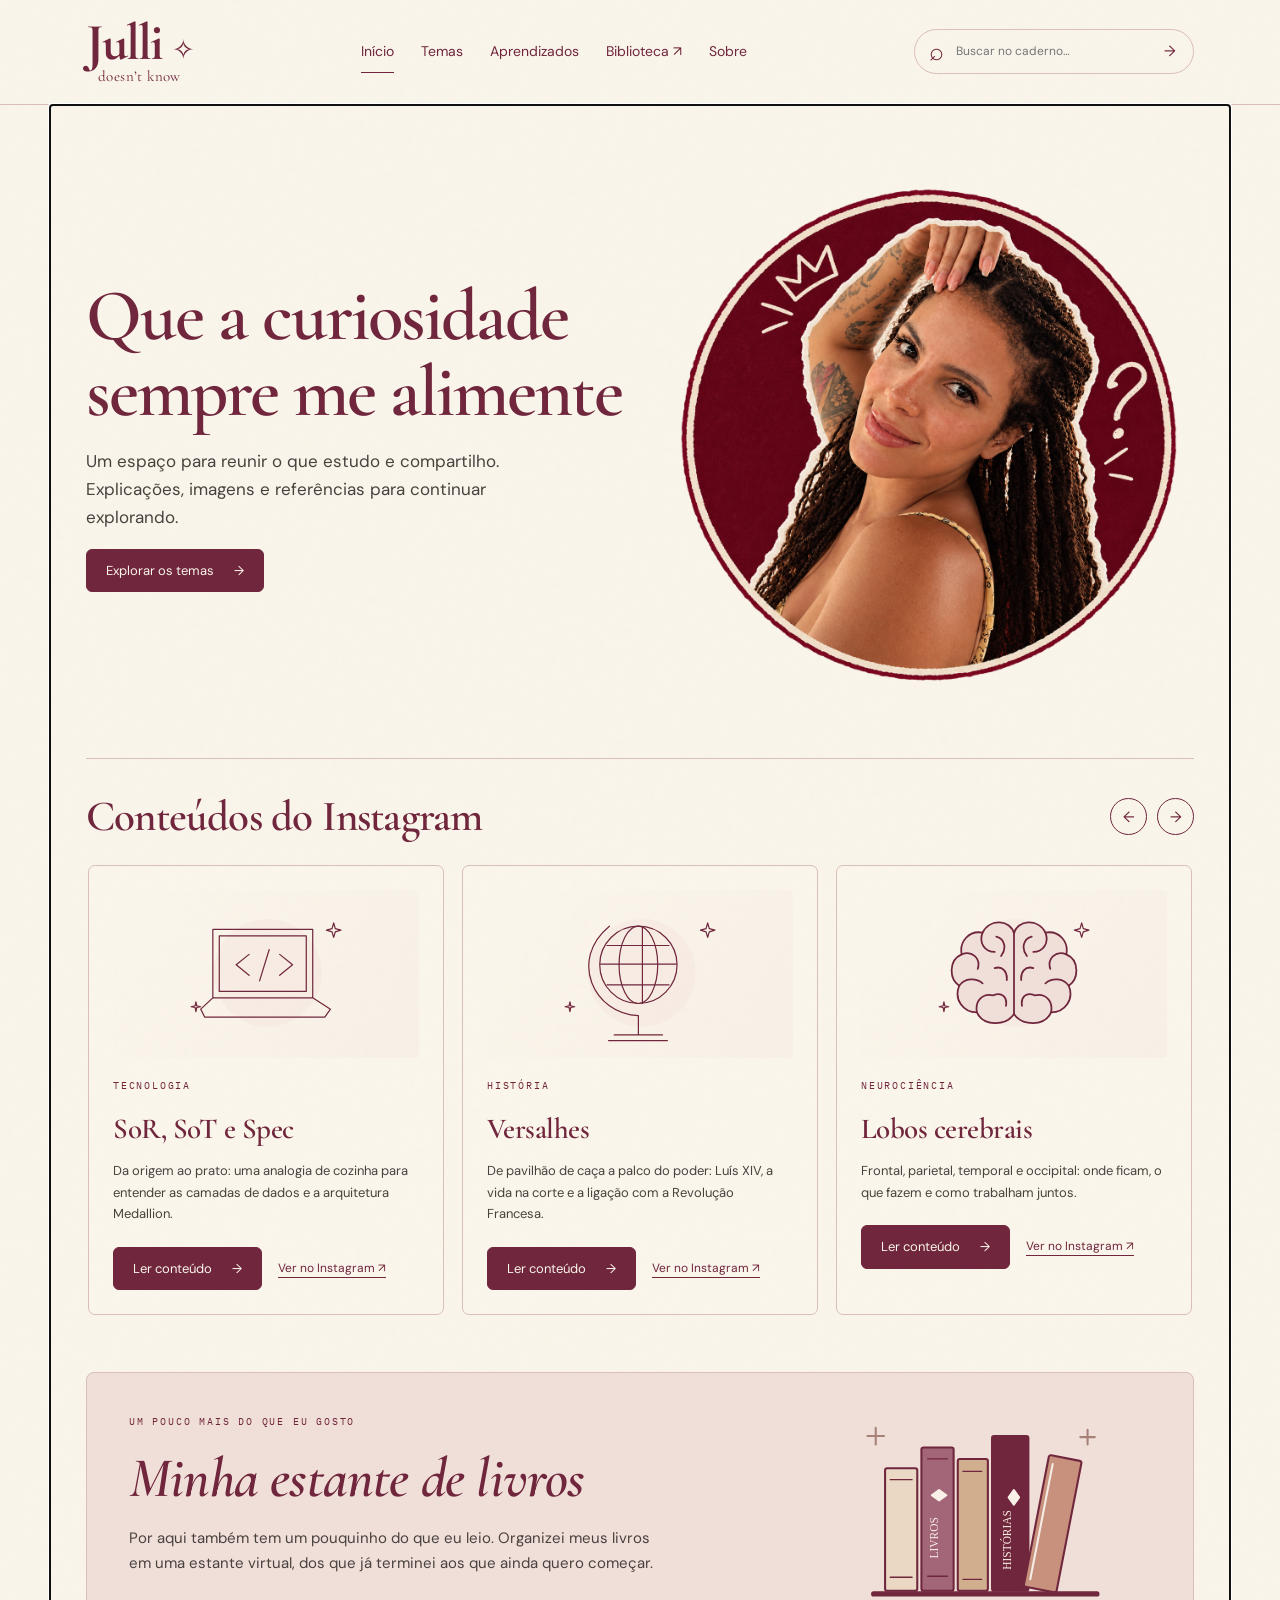
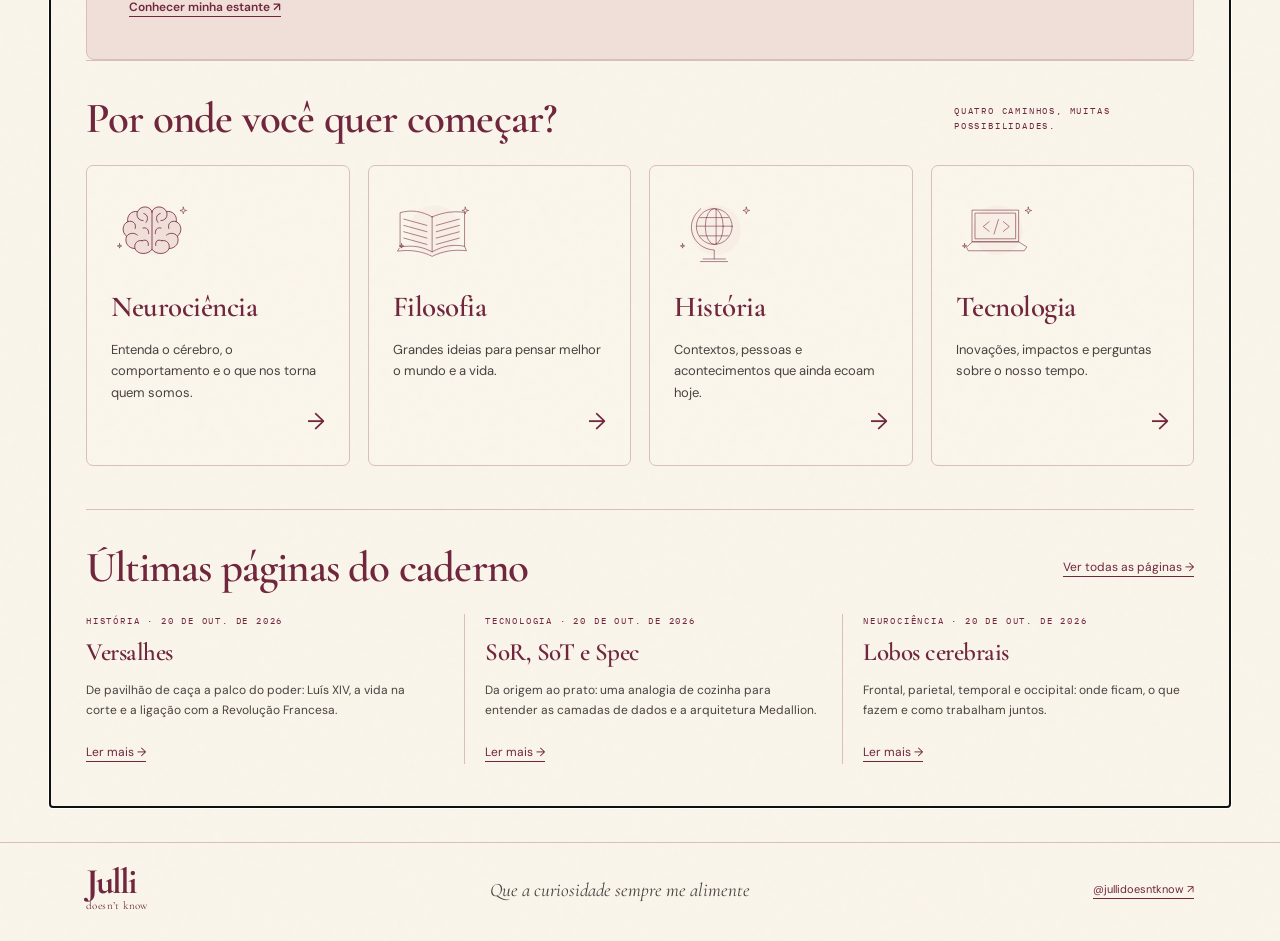
==== commit eb054fb3: "Adiciona o Banco de aprendizados" ====
--- a/index.html
+++ b/index.html
@@ -24,6 +24,7 @@
         <nav aria-label="Navegação principal">
           <a href="#/" data-nav="home">Início</a
           ><a href="#/temas" data-nav="themes">Temas</a
+          ><a href="aprendizados/">Aprendizados</a
           ><a href="https://julliananunes.github.io/julli-library/" target="_blank" rel="noopener noreferrer" aria-label="Biblioteca — abre em nova aba">Biblioteca ↗</a
           ><a href="#/sobre" data-nav="about">Sobre</a>
         </nav>
--- a/assets/styles.css
+++ b/assets/styles.css
@@ -1172,4 +1172,12 @@
         transition: none !important;
         transform: none !important
     }
-}+}
+/* Biblioteca: entrada editorial e desenho SVG, sem emojis decorativos. */
+.library-teaser{display:grid;grid-template-columns:minmax(0,1.35fr) minmax(210px,.65fr);align-items:center;gap:38px;padding:34px 42px;background:var(--rose);border:1px solid var(--line);border-radius:8px}
+.library-teaser h2{font-size:clamp(35px,4.4vw,57px);font-style:italic;margin:14px 0 18px}
+.library-teaser p{max-width:540px;color:var(--text)}
+.library-teaser .text-link{font-weight:600}
+.library-teaser-art{display:flex;align-items:center;justify-content:center}
+.library-illustration{width:min(100%,270px);height:auto;display:block}
+@media(max-width:650px){.library-teaser{grid-template-columns:1fr;padding:27px 24px;gap:12px}.library-teaser-art{justify-content:flex-end}.library-illustration{width:190px}.library-teaser h2{font-size:40px}}
